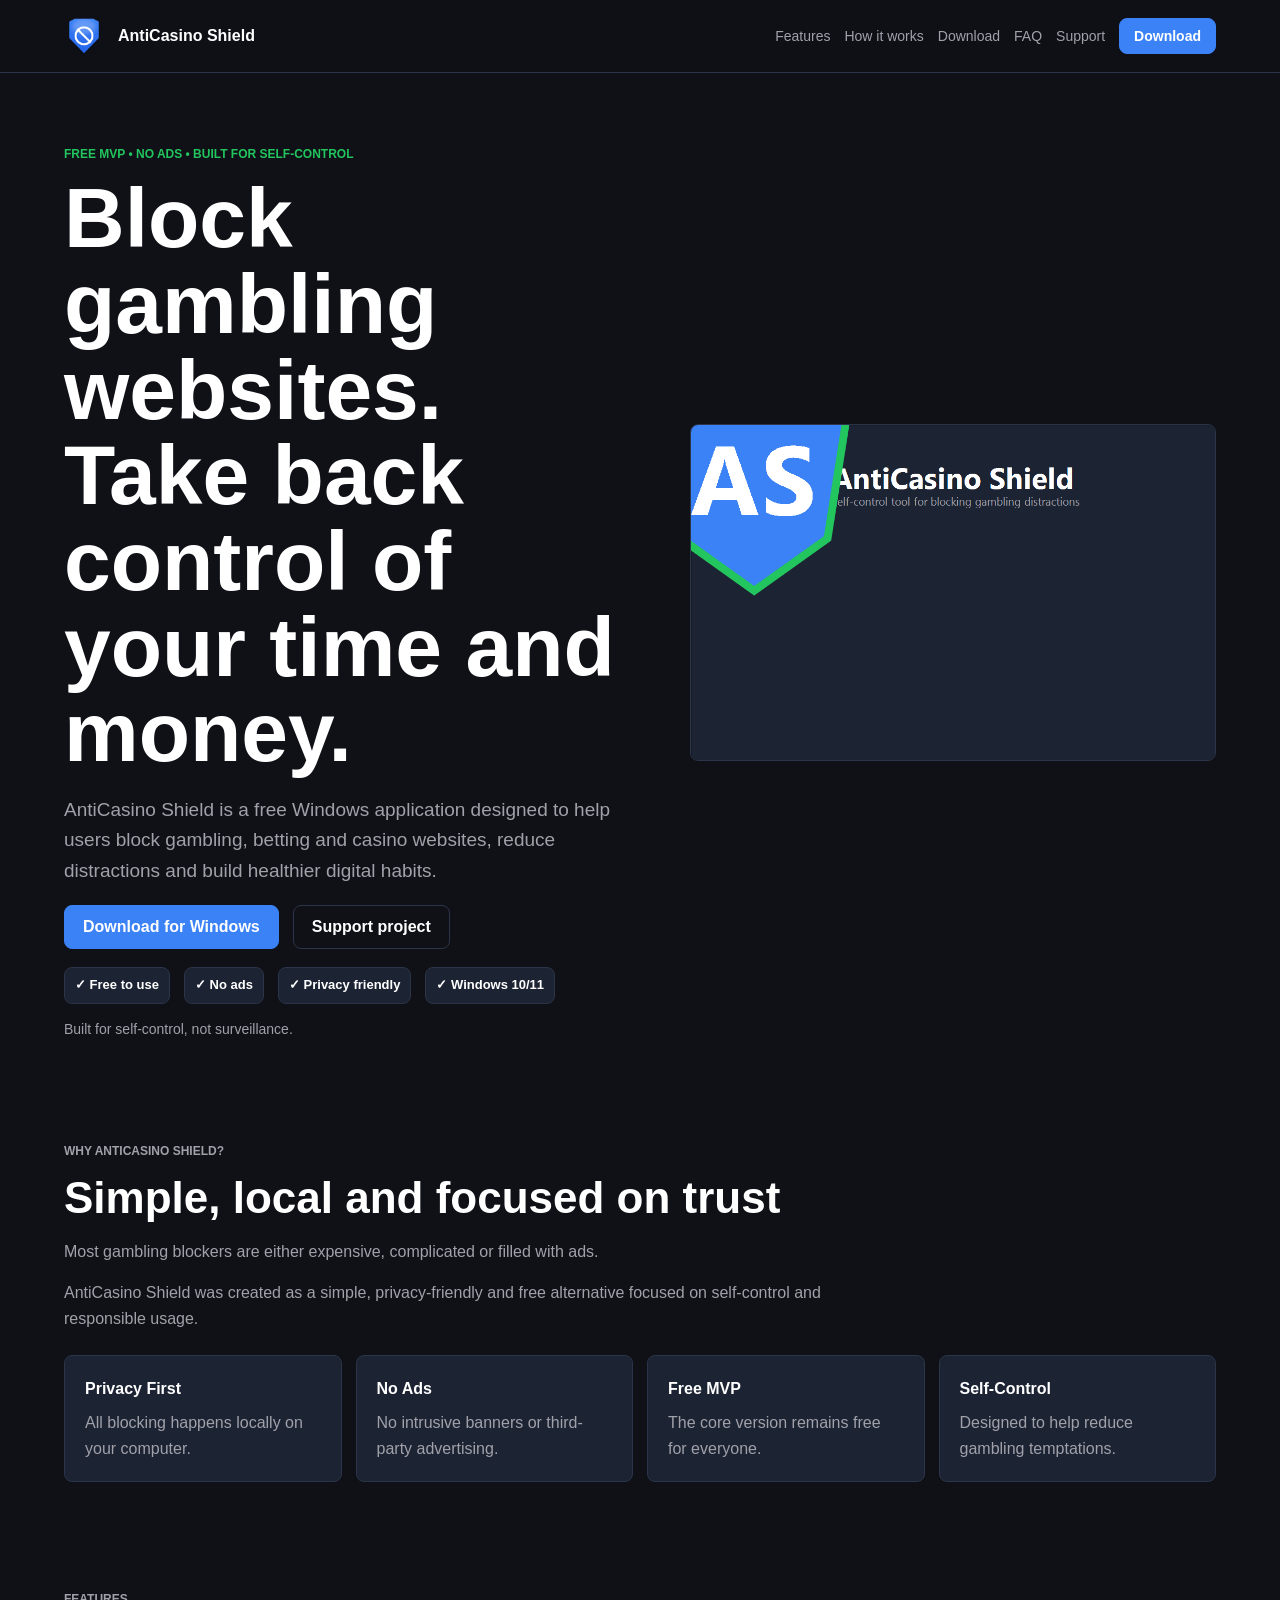
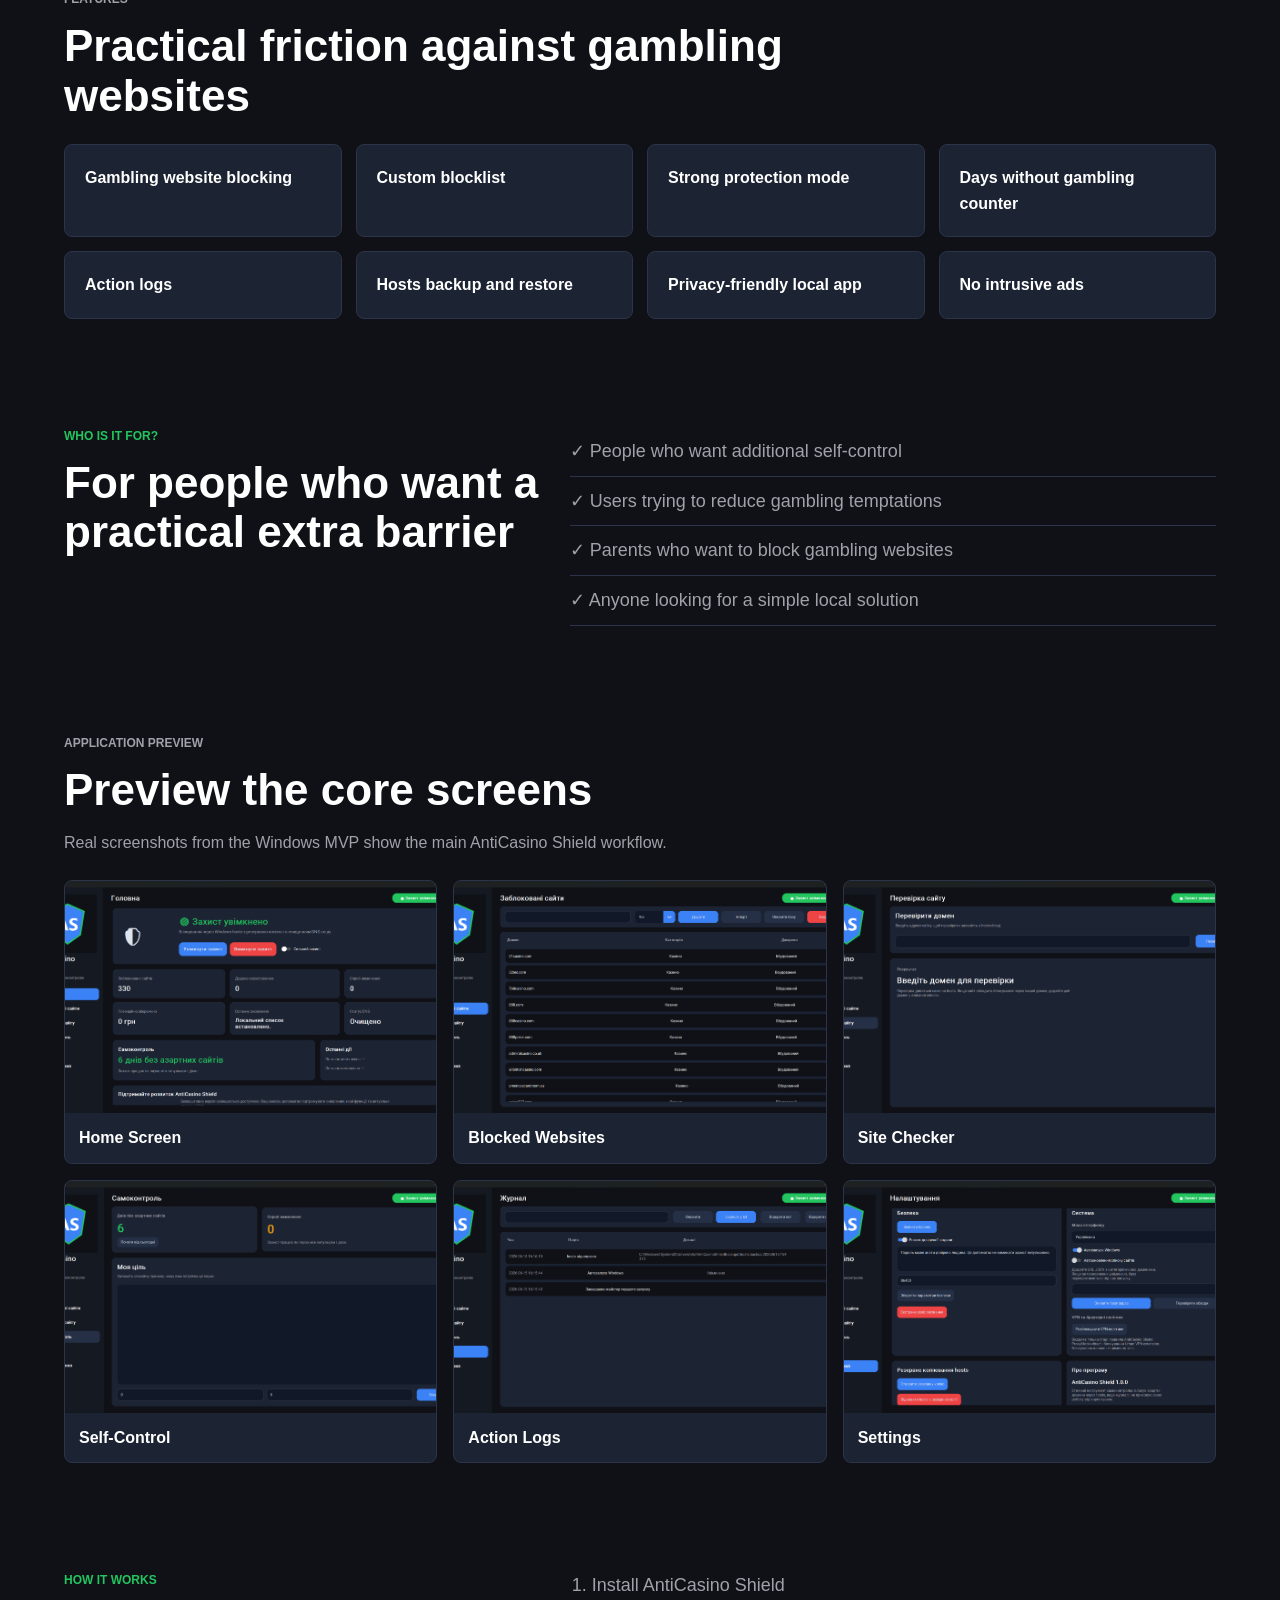
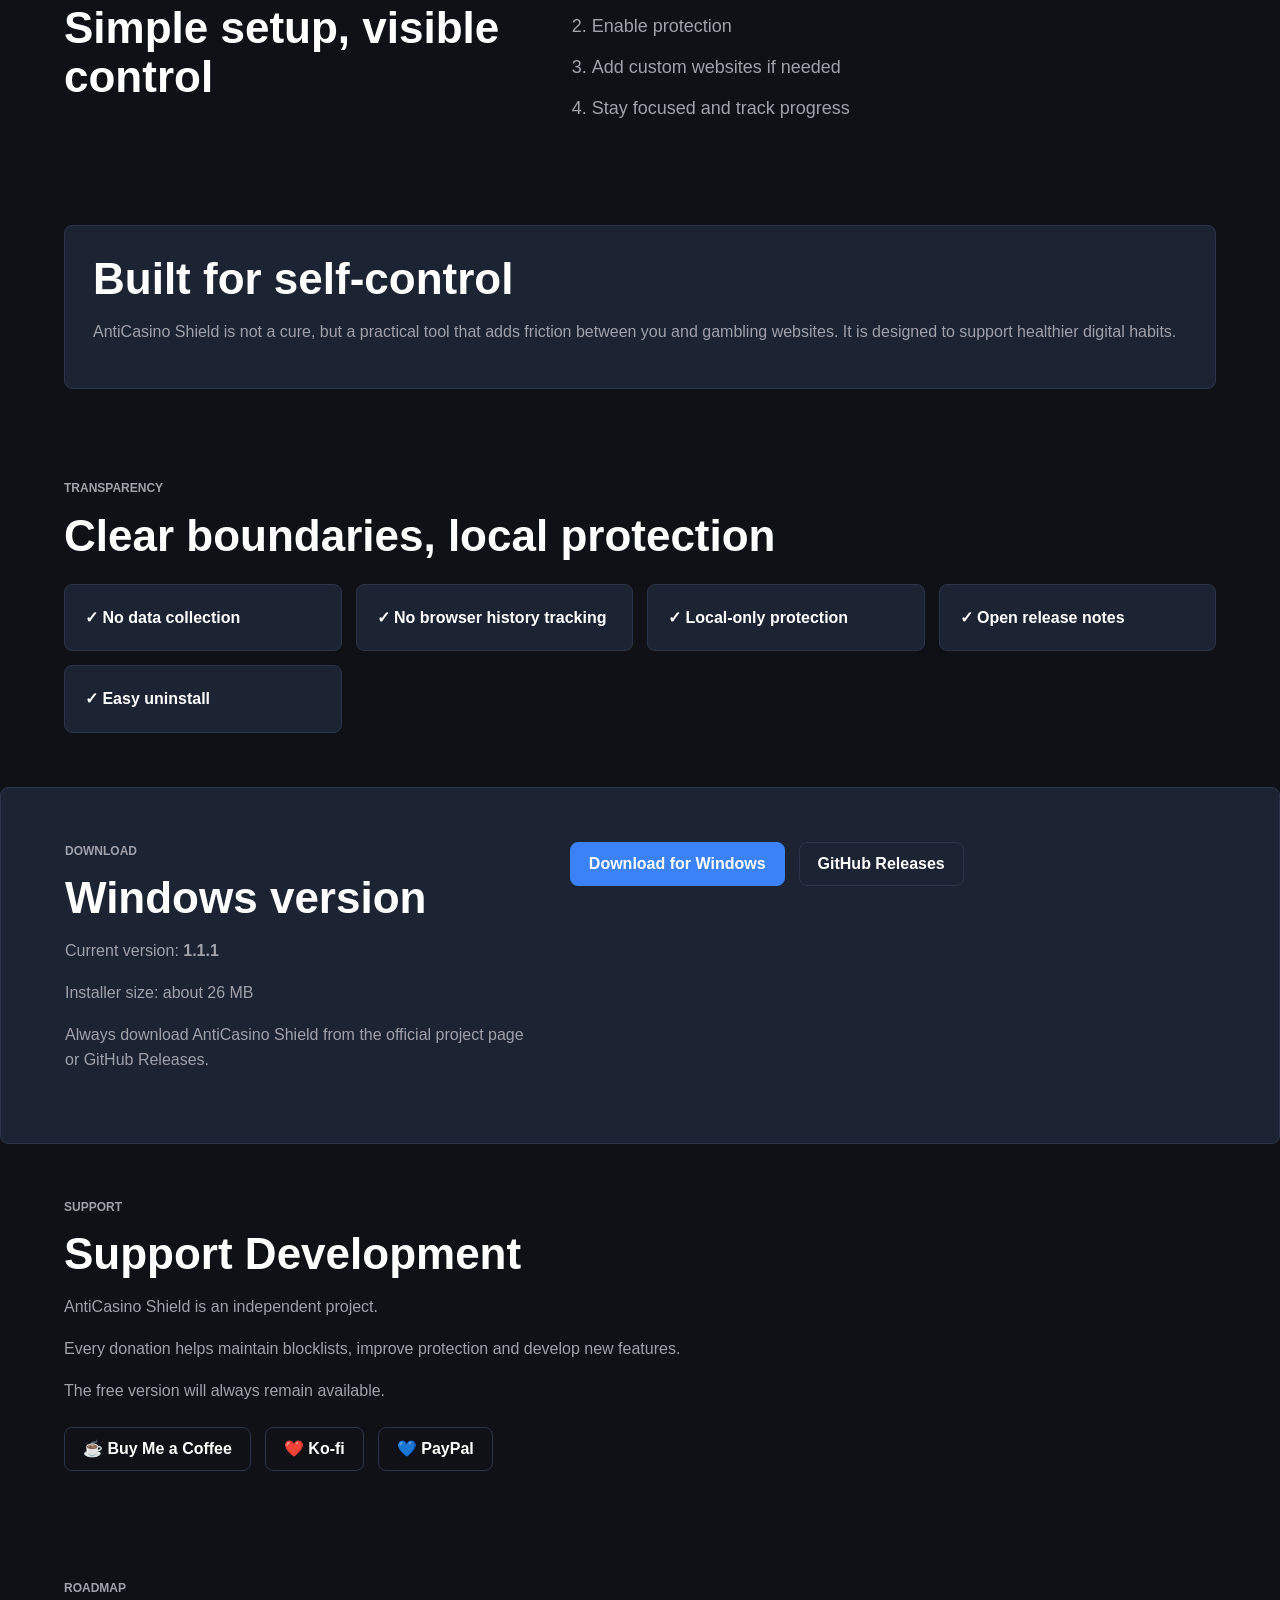
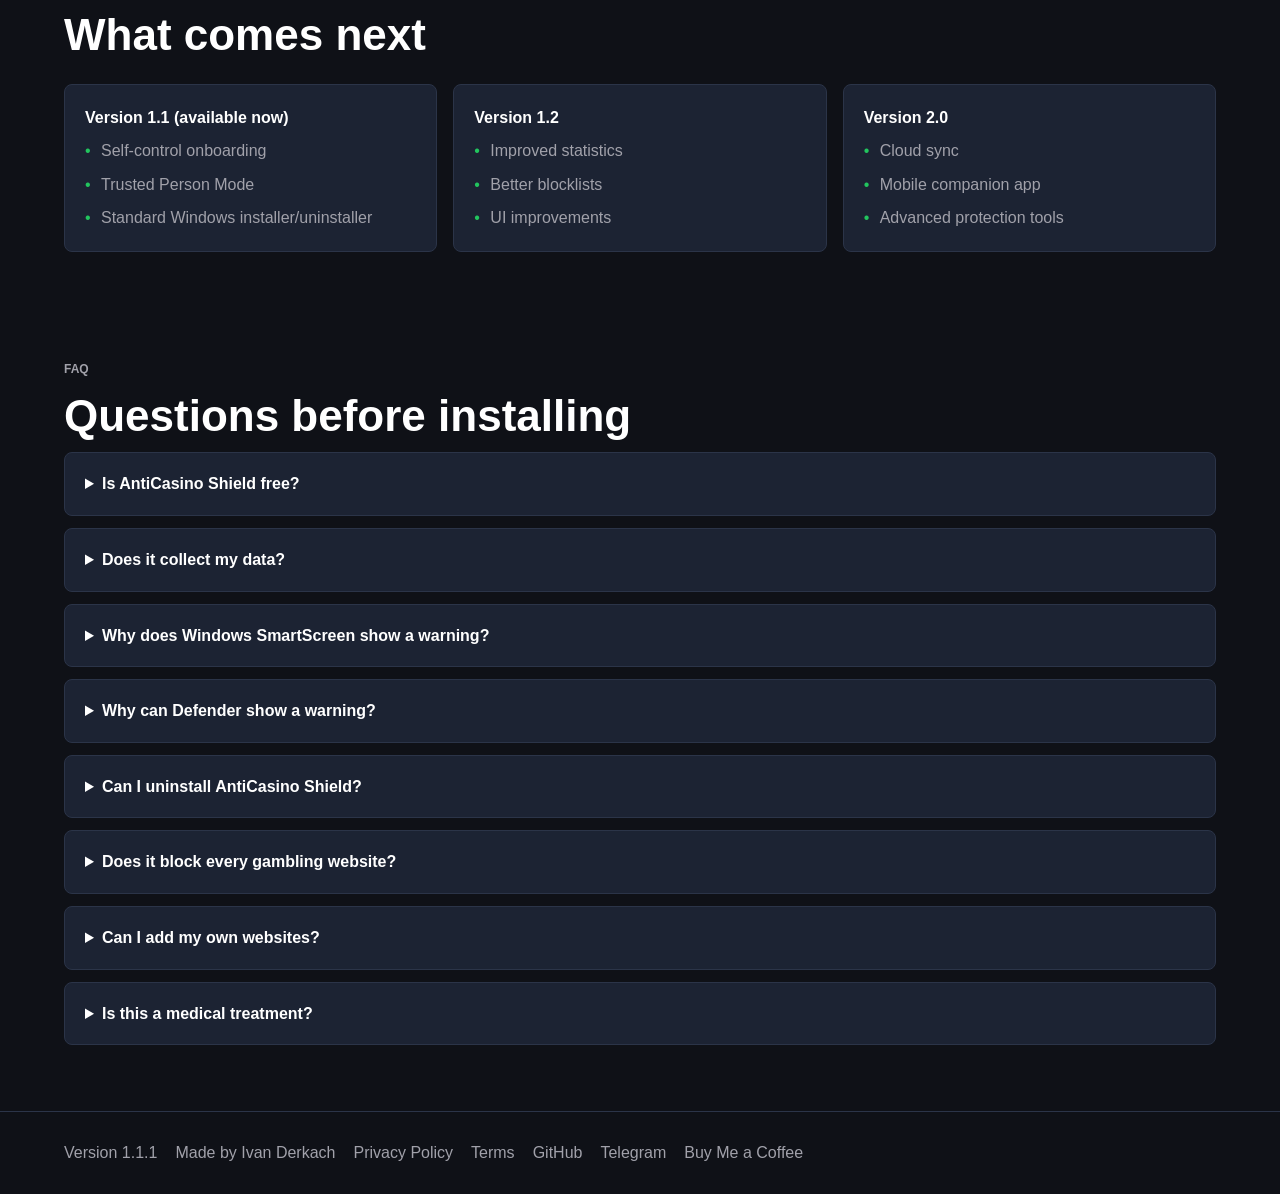
==== landing/index.html @ fbd87321 "Public release repo: docs, landing page, and legal documents only No application source code is publ" ====
<!doctype html>
<html lang="en">
<head>
  <meta charset="utf-8">
  <meta name="viewport" content="width=device-width, initial-scale=1">
  <title>AntiCasino Shield - Block gambling websites</title>
  <meta name="description" content="AntiCasino Shield is a free Windows app that helps users block gambling, betting and casino websites, reduce distractions and build healthier digital habits.">
  <meta name="theme-color" content="#0F1117">
  <link rel="canonical" href="https://anticasinoshield.com/">
  <meta property="og:title" content="AntiCasino Shield - Block gambling websites">
  <meta property="og:description" content="A free Windows self-control app for blocking gambling, betting and casino websites. No ads, privacy friendly, built for self-control.">
  <meta property="og:image" content="https://anticasinoshield.com/assets/banner.png">
  <meta property="og:type" content="website">
  <meta property="og:url" content="https://anticasinoshield.com/">
  <meta name="twitter:card" content="summary_large_image">
  <meta name="twitter:title" content="AntiCasino Shield - Block gambling websites">
  <meta name="twitter:description" content="Free Windows self-control app for blocking gambling, betting and casino websites.">
  <meta name="twitter:image" content="https://anticasinoshield.com/assets/banner.png">
  <link rel="icon" href="assets/favicon.ico">
  <link rel="stylesheet" href="styles.css">
</head>
<body>
  <header class="site-header">
    <a class="brand" href="#top" aria-label="AntiCasino Shield home">
      <img src="assets/logo.png" alt="" width="40" height="40">
      <span>AntiCasino Shield</span>
    </a>
    <button class="nav-toggle" type="button" aria-label="Toggle navigation">Menu</button>
    <nav class="nav">
      <a href="#features">Features</a>
      <a href="#how">How it works</a>
      <a href="#download">Download</a>
      <a href="#faq">FAQ</a>
      <a href="#support">Support</a>
      <a class="button small" href="#download">Download</a>
    </nav>
  </header>

  <main id="top">
    <section class="hero">
      <div class="hero-copy">
        <p class="eyebrow">Free MVP • No ads • Built for self-control</p>
        <h1>Block gambling websites.<br>Take back control of your time and money.</h1>
        <p class="subtitle">AntiCasino Shield is a free Windows application designed to help users block gambling, betting and casino websites, reduce distractions and build healthier digital habits.</p>
        <div class="actions">
          <a class="button js-download-link" href="https://github.com/IvanDerkach/AntiCasino-Shield/releases/download/v1.1.1/AntiCasinoShield_Setup_v1.1.1.exe">Download for Windows</a>
          <a class="button secondary" href="#support">Support project</a>
        </div>
        <div class="trust-badges" aria-label="Product trust badges">
          <span>✓ Free to use</span>
          <span>✓ No ads</span>
          <span>✓ Privacy friendly</span>
          <span>✓ Windows 10/11</span>
        </div>
        <p class="trust-note">Built for self-control, not surveillance.</p>
      </div>
      <div class="hero-media">
        <img src="assets/app-screenshot.png" alt="AntiCasino Shield application preview">
      </div>
    </section>

    <section id="why" class="section">
      <div class="section-heading">
        <p class="eyebrow">Why AntiCasino Shield?</p>
        <h2>Simple, local and focused on trust</h2>
        <p>Most gambling blockers are either expensive, complicated or filled with ads.</p>
        <p>AntiCasino Shield was created as a simple, privacy-friendly and free alternative focused on self-control and responsible usage.</p>
      </div>
      <div class="grid">
        <article><strong>Privacy First</strong><span>All blocking happens locally on your computer.</span></article>
        <article><strong>No Ads</strong><span>No intrusive banners or third-party advertising.</span></article>
        <article><strong>Free MVP</strong><span>The core version remains free for everyone.</span></article>
        <article><strong>Self-Control</strong><span>Designed to help reduce gambling temptations.</span></article>
      </div>
    </section>

    <section id="features" class="section">
      <div class="section-heading">
        <p class="eyebrow">Features</p>
        <h2>Practical friction against gambling websites</h2>
      </div>
      <div class="grid">
        <article>Gambling website blocking</article>
        <article>Custom blocklist</article>
        <article>Strong protection mode</article>
        <article>Days without gambling counter</article>
        <article>Action logs</article>
        <article>Hosts backup and restore</article>
        <article>Privacy-friendly local app</article>
        <article>No intrusive ads</article>
      </div>
    </section>

    <section id="who" class="section split">
      <div>
        <p class="eyebrow">Who is it for?</p>
        <h2>For people who want a practical extra barrier</h2>
      </div>
      <ul class="check-list">
        <li>✓ People who want additional self-control</li>
        <li>✓ Users trying to reduce gambling temptations</li>
        <li>✓ Parents who want to block gambling websites</li>
        <li>✓ Anyone looking for a simple local solution</li>
      </ul>
    </section>

    <section id="screenshots" class="section">
      <div class="section-heading">
        <p class="eyebrow">Application Preview</p>
        <h2>Preview the core screens</h2>
        <p>Real screenshots from the Windows MVP show the main AntiCasino Shield workflow.</p>
      </div>
      <div class="screenshots-grid">
        <figure><img src="assets/screenshot-home.png" alt="Home screen preview"><figcaption>Home Screen</figcaption></figure>
        <figure><img src="assets/screenshot-blocked-websites.png" alt="Blocked websites preview"><figcaption>Blocked Websites</figcaption></figure>
        <figure><img src="assets/screenshot-site-checker.png" alt="Site checker preview"><figcaption>Site Checker</figcaption></figure>
        <figure><img src="assets/screenshot-self-control.png" alt="Self-control preview"><figcaption>Self-Control</figcaption></figure>
        <figure><img src="assets/screenshot-logs.png" alt="Action logs preview"><figcaption>Action Logs</figcaption></figure>
        <figure><img src="assets/screenshot-settings.png" alt="Settings preview"><figcaption>Settings</figcaption></figure>
      </div>
    </section>

    <section id="how" class="section split">
      <div>
        <p class="eyebrow">How it works</p>
        <h2>Simple setup, visible control</h2>
      </div>
      <ol class="steps">
        <li>Install AntiCasino Shield</li>
        <li>Enable protection</li>
        <li>Add custom websites if needed</li>
        <li>Stay focused and track progress</li>
      </ol>
    </section>

    <section class="section callout">
      <h2>Built for self-control</h2>
      <p>AntiCasino Shield is not a cure, but a practical tool that adds friction between you and gambling websites. It is designed to support healthier digital habits.</p>
    </section>

    <section id="transparency" class="section">
      <div class="section-heading">
        <p class="eyebrow">Transparency</p>
        <h2>Clear boundaries, local protection</h2>
      </div>
      <div class="grid">
        <article>✓ No data collection</article>
        <article>✓ No browser history tracking</article>
        <article>✓ Local-only protection</article>
        <article>✓ Open release notes</article>
        <article>✓ Easy uninstall</article>
      </div>
    </section>

    <section id="download" class="section download">
      <div>
        <p class="eyebrow">Download</p>
        <h2>Windows version</h2>
        <p>Current version: <strong>1.1.1</strong></p>
        <p>Installer size: about 26 MB</p>
        <p class="download-note">Always download AntiCasino Shield from the official project page or GitHub Releases.</p>
      </div>
      <div class="actions">
        <a class="button js-download-link" href="https://github.com/IvanDerkach/AntiCasino-Shield/releases">Download for Windows</a>
        <a class="button secondary js-github-releases-link" href="https://github.com/IvanDerkach/AntiCasino-Shield/releases">GitHub Releases</a>
      </div>
    </section>

    <section id="support" class="section">
      <div class="section-heading">
        <p class="eyebrow">Support</p>
        <h2>Support Development</h2>
        <p>AntiCasino Shield is an independent project.</p>
        <p>Every donation helps maintain blocklists, improve protection and develop new features.</p>
        <p>The free version will always remain available.</p>
      </div>
      <div class="support-links">
        <a class="button secondary js-bmac-link" href="https://buymeacoffee.com/ivanderkach">☕ Buy Me a Coffee</a>
        <a class="button secondary js-kofi-link" href="https://ko-fi.com/ivanderkach">❤️ Ko-fi</a>
        <a class="button secondary js-paypal-link" href="https://paypal.me/ivanderkach">💙 PayPal</a>
      </div>
    </section>

    <section id="roadmap" class="section">
      <div class="section-heading">
        <p class="eyebrow">Roadmap</p>
        <h2>What comes next</h2>
      </div>
      <div class="roadmap-grid">
        <article><strong>Version 1.1 (available now)</strong><span>Self-control onboarding</span><span>Trusted Person Mode</span><span>Standard Windows installer/uninstaller</span></article>
        <article><strong>Version 1.2</strong><span>Improved statistics</span><span>Better blocklists</span><span>UI improvements</span></article>
        <article><strong>Version 2.0</strong><span>Cloud sync</span><span>Mobile companion app</span><span>Advanced protection tools</span></article>
      </div>
    </section>

    <section id="faq" class="section faq">
      <p class="eyebrow">FAQ</p>
      <h2>Questions before installing</h2>
      <details><summary>Is AntiCasino Shield free?</summary><p>Yes. The MVP is free, and support is voluntary.</p></details>
      <details><summary>Does it collect my data?</summary><p>No. The app works locally and does not send browser history or personal data to a server.</p></details>
      <details><summary>Why does Windows SmartScreen show a warning?</summary><p>AntiCasino Shield is a new application and may not yet have a digital code signature. Always download it from the official project page.</p></details>
      <details><summary>Why can Defender show a warning?</summary><p>New unsigned Windows applications may trigger extra caution from Defender or SmartScreen. This does not automatically mean the file is unsafe, but you should only download it from the official project page or GitHub Releases.</p></details>
      <details><summary>Can I uninstall AntiCasino Shield?</summary><p>Yes. You can remove the application and restore the hosts file at any time.</p></details>
      <details><summary>Does it block every gambling website?</summary><p>No blocker can guarantee 100% coverage. You can add your own websites to the custom blocklist.</p></details>
      <details><summary>Can I add my own websites?</summary><p>Yes. Use the custom blocklist inside the app.</p></details>
      <details><summary>Is this a medical treatment?</summary><p>AntiCasino Shield is not medical or psychological treatment. If gambling is seriously affecting your life, consider contacting professional support services in your country.</p></details>
    </section>
  </main>

  <footer class="footer">
    <span>Version 1.1.1</span>
    <span>Made by Ivan Derkach</span>
    <a href="privacy.html">Privacy Policy</a>
    <a href="terms.html">Terms</a>
    <a class="js-github-link" href="https://github.com/IvanDerkach/AntiCasino-Shield">GitHub</a>
    <a class="js-telegram-link" href="https://t.me/AntiCasinoShield">Telegram</a>
    <a class="js-bmac-link" href="https://buymeacoffee.com/ivanderkach">Buy Me a Coffee</a>
  </footer>

  <script src="script.js"></script>
</body>
</html>
---- landing/styles.css ----
:root {
  --bg: #0F1117;
  --sidebar: #151922;
  --card: #1C2333;
  --blue: #3B82F6;
  --green: #22C55E;
  --red: #EF4444;
  --text: #FFFFFF;
  --muted: #A1A1AA;
  --line: #2B3448;
}

* { box-sizing: border-box; }
html { scroll-behavior: smooth; }
body {
  margin: 0;
  font-family: Inter, Segoe UI, Arial, sans-serif;
  background: var(--bg);
  color: var(--text);
  line-height: 1.6;
}
a { color: inherit; text-decoration: none; }

.site-header {
  position: sticky;
  top: 0;
  z-index: 10;
  display: flex;
  align-items: center;
  justify-content: space-between;
  padding: 16px clamp(20px, 5vw, 72px);
  background: rgba(15, 17, 23, 0.92);
  border-bottom: 1px solid var(--line);
}
.brand, .nav, .actions, .support-links, .trust-badges {
  display: flex;
  align-items: center;
  gap: 14px;
}
.brand span { font-weight: 800; }
.brand img { border-radius: 8px; }
.nav a { color: var(--muted); font-size: 14px; }
.nav a:hover { color: var(--text); }
.nav-toggle { display: none; }

.button {
  display: inline-flex;
  align-items: center;
  justify-content: center;
  min-height: 44px;
  padding: 0 18px;
  border-radius: 8px;
  background: var(--blue);
  color: white;
  font-weight: 700;
  border: 1px solid var(--blue);
}
.button.secondary {
  background: transparent;
  border-color: var(--line);
  color: var(--text);
}
.button.small { min-height: 36px; padding: 0 14px; color: white; }

.hero {
  display: grid;
  grid-template-columns: minmax(0, 1fr) minmax(320px, 0.9fr);
  gap: 42px;
  align-items: center;
  padding: 72px clamp(20px, 5vw, 72px) 48px;
}
.hero h1 {
  max-width: 760px;
  margin: 0;
  font-size: clamp(44px, 7vw, 84px);
  line-height: 1.02;
  letter-spacing: 0;
}
.subtitle {
  max-width: 690px;
  color: var(--muted);
  font-size: 19px;
}
.trust-badges {
  flex-wrap: wrap;
  margin-top: 18px;
}
.trust-badges span {
  color: var(--text);
  background: var(--card);
  border: 1px solid var(--line);
  border-radius: 8px;
  padding: 7px 10px;
  font-size: 13px;
  font-weight: 700;
}
.trust-note {
  color: var(--muted);
  margin: 14px 0 0;
  font-size: 14px;
}
.eyebrow {
  margin: 0 0 12px;
  color: var(--green);
  font-weight: 800;
  text-transform: uppercase;
  font-size: 12px;
}
.hero-media img, .callout, .download, article, details {
  border: 1px solid var(--line);
  background: var(--card);
  border-radius: 8px;
}
.hero-media img { width: 100%; display: block; }

.section { padding: 54px clamp(20px, 5vw, 72px); }
.section-heading { max-width: 760px; margin-bottom: 24px; }
h2 { margin: 0 0 12px; font-size: clamp(28px, 4vw, 44px); line-height: 1.12; }
.grid {
  display: grid;
  grid-template-columns: repeat(4, minmax(0, 1fr));
  gap: 14px;
}
article {
  padding: 20px;
  color: var(--text);
  font-weight: 700;
}
article span {
  display: block;
  margin-top: 8px;
  color: var(--muted);
  font-weight: 500;
}
.split, .download {
  display: grid;
  grid-template-columns: 0.85fr 1.15fr;
  gap: 28px;
  align-items: start;
}
.steps {
  margin: 0;
  padding-left: 22px;
  color: var(--muted);
  font-size: 18px;
}
.steps li { margin-bottom: 12px; }
.check-list {
  margin: 0;
  padding: 0;
  list-style: none;
  color: var(--muted);
  font-size: 18px;
}
.check-list li {
  padding: 10px 0;
  border-bottom: 1px solid var(--line);
}
.screenshots-grid, .roadmap-grid {
  display: grid;
  grid-template-columns: repeat(3, minmax(0, 1fr));
  gap: 16px;
}
.screenshots-grid figure {
  margin: 0;
  border: 1px solid var(--line);
  background: var(--card);
  border-radius: 8px;
  overflow: hidden;
}
.screenshots-grid img {
  display: block;
  width: 100%;
  aspect-ratio: 16 / 10;
  object-fit: cover;
}
.screenshots-grid figcaption {
  padding: 12px 14px;
  color: var(--text);
  font-weight: 800;
}
.roadmap-grid {
  grid-template-columns: repeat(3, minmax(0, 1fr));
}
.roadmap-grid article span {
  padding-left: 16px;
  position: relative;
}
.roadmap-grid article span::before {
  content: "•";
  position: absolute;
  left: 0;
  color: var(--green);
}
.callout { margin: 36px clamp(20px, 5vw, 72px); padding: 28px; }
.callout p, .section-heading p, .download p, .download-note { color: var(--muted); }
.support-links { flex-wrap: wrap; }
.faq details { padding: 18px 20px; margin-bottom: 12px; }
.faq summary { cursor: pointer; font-weight: 800; }
.faq p { color: var(--muted); }
.footer {
  display: flex;
  flex-wrap: wrap;
  gap: 18px;
  padding: 28px clamp(20px, 5vw, 72px);
  border-top: 1px solid var(--line);
  color: var(--muted);
}

.legal {
  max-width: 880px;
  margin: 0 auto;
  padding: 56px 20px;
}
.legal p, .legal li { color: var(--muted); }

@media (max-width: 900px) {
  .nav {
    display: none;
    position: absolute;
    left: 20px;
    right: 20px;
    top: 72px;
    flex-direction: column;
    align-items: stretch;
    padding: 18px;
    background: var(--sidebar);
    border: 1px solid var(--line);
    border-radius: 8px;
  }
  .nav.open { display: flex; }
  .nav-toggle {
    display: inline-flex;
    background: var(--card);
    border: 1px solid var(--line);
    color: var(--text);
    border-radius: 8px;
    min-height: 38px;
    padding: 0 12px;
  }
  .hero, .split, .download { grid-template-columns: 1fr; }
  .grid { grid-template-columns: repeat(2, minmax(0, 1fr)); }
  .screenshots-grid, .roadmap-grid { grid-template-columns: repeat(2, minmax(0, 1fr)); }
}

@media (max-width: 560px) {
  .grid, .screenshots-grid, .roadmap-grid { grid-template-columns: 1fr; }
  .actions { flex-direction: column; align-items: stretch; }
  .trust-badges { align-items: stretch; }
  .trust-badges span { width: 100%; }
}
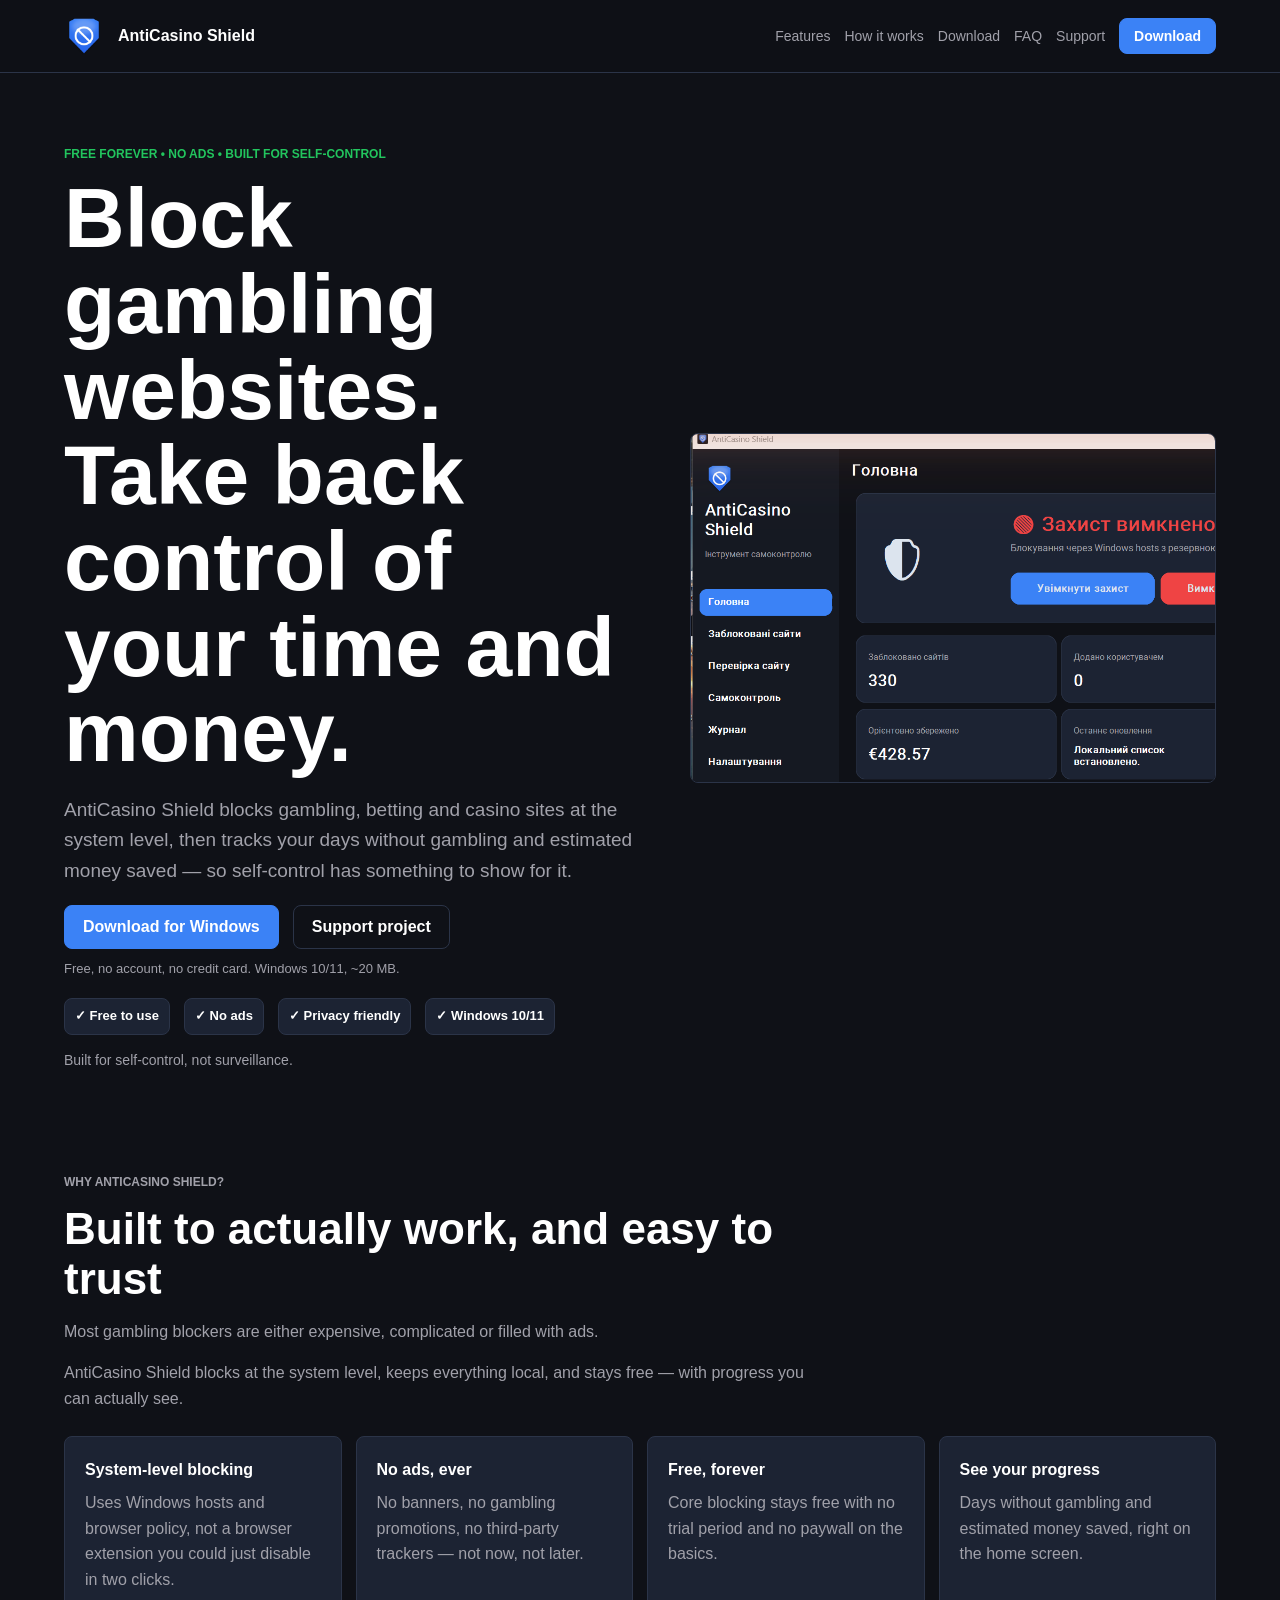
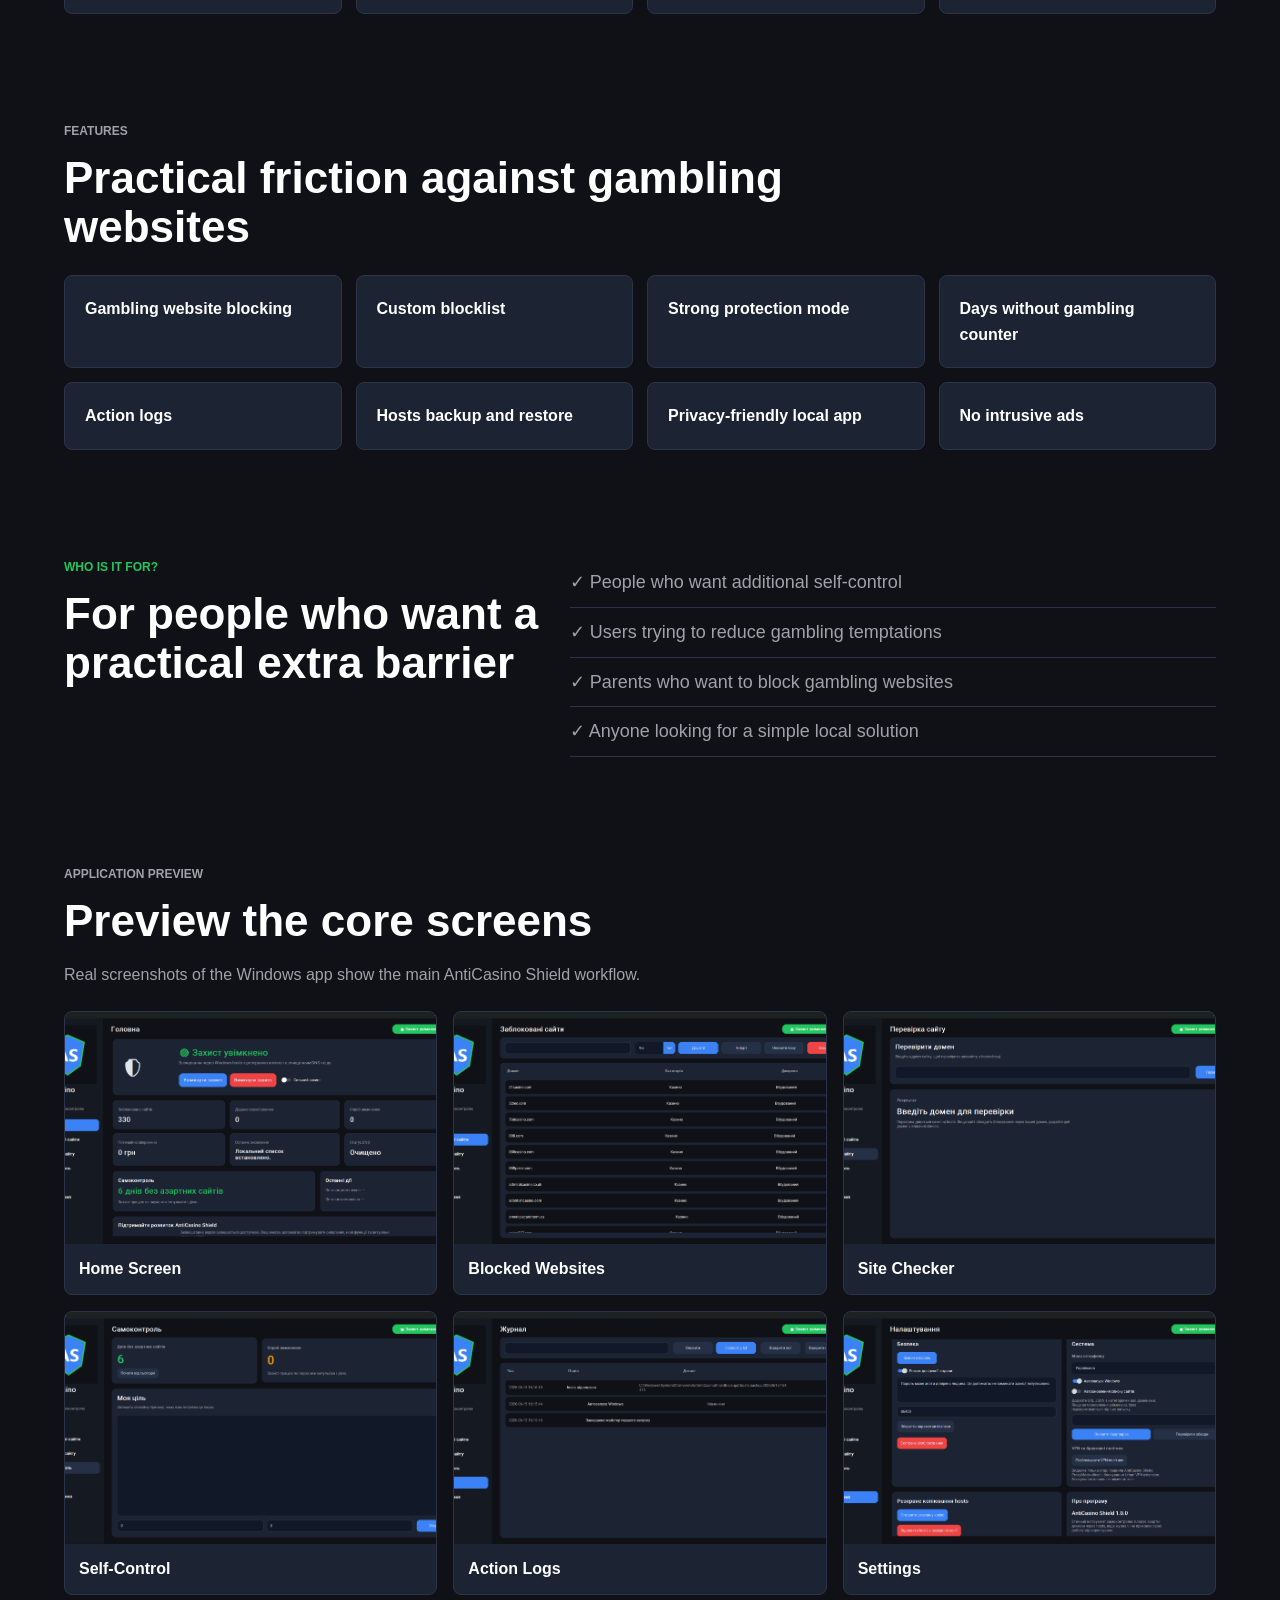
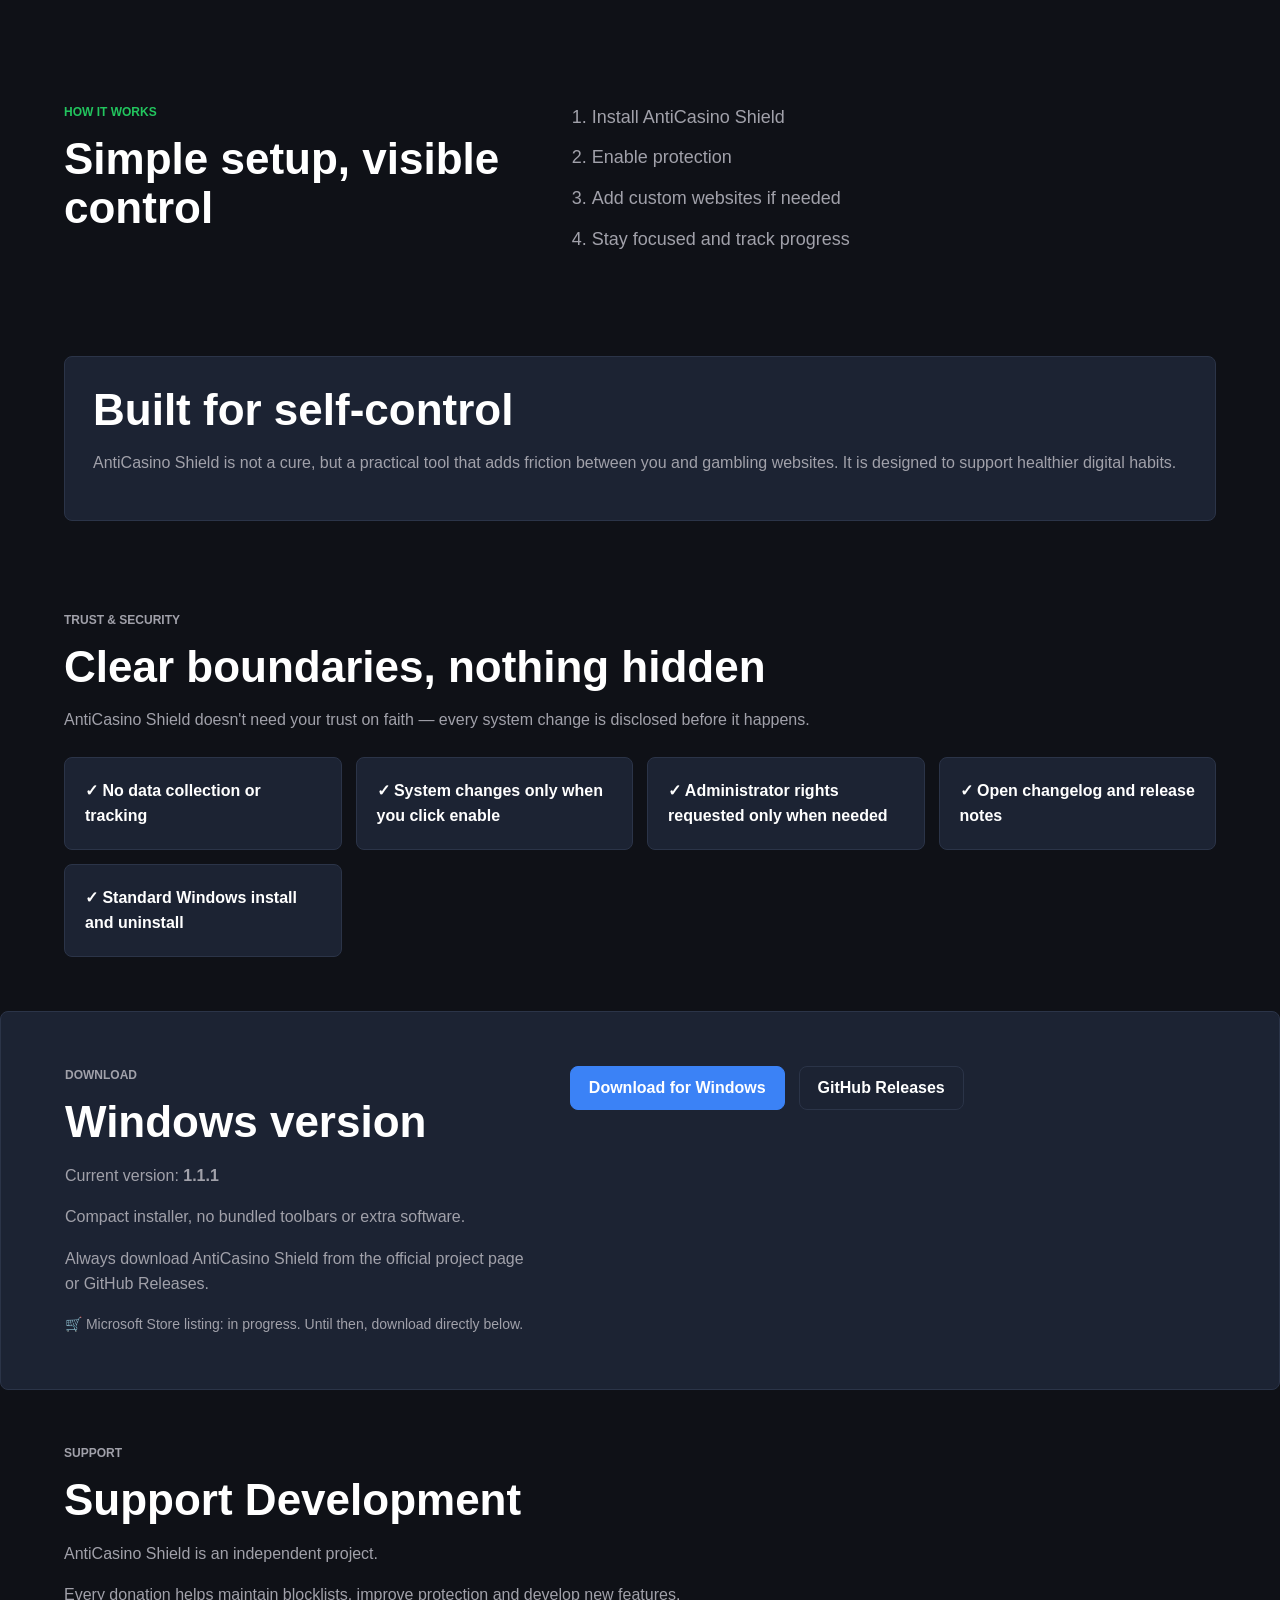
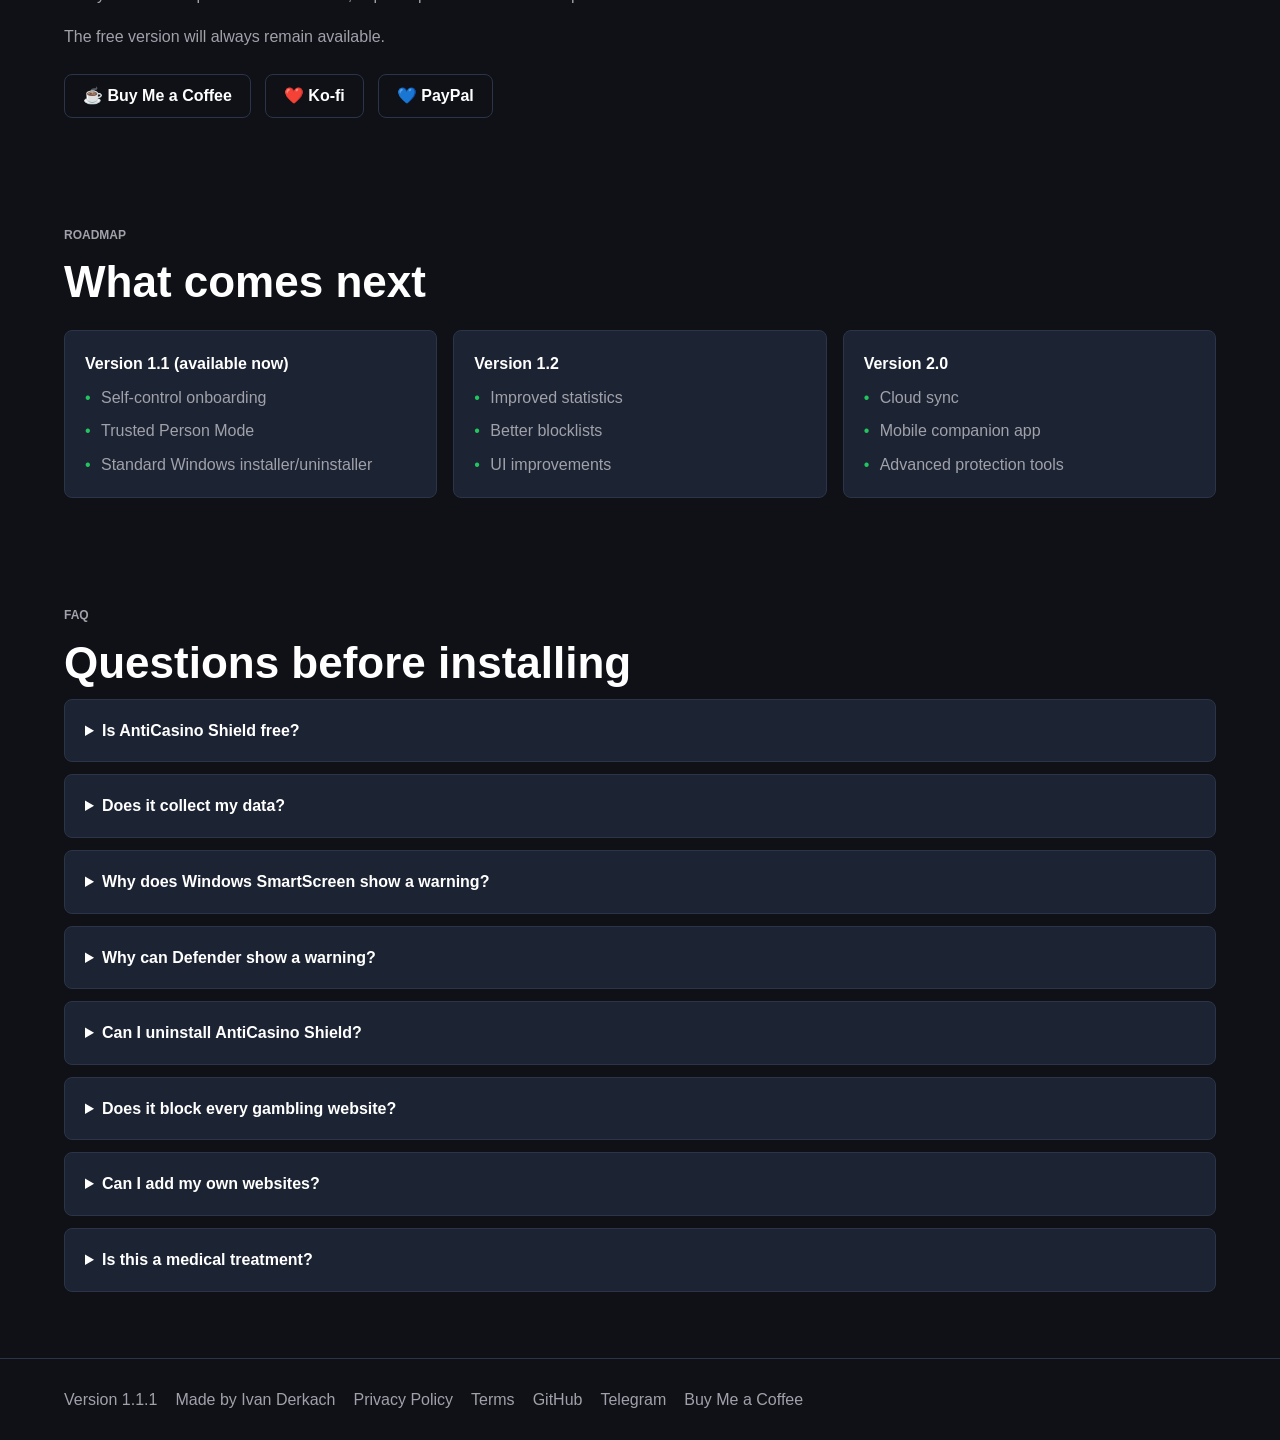
==== commit f8b78b68: "Improve landing page: hero, trust section, SEO, copy cleanup" ====
--- a/landing/index.html
+++ b/landing/index.html
@@ -3,21 +3,32 @@
 <head>
   <meta charset="utf-8">
   <meta name="viewport" content="width=device-width, initial-scale=1">
-  <title>AntiCasino Shield - Block gambling websites</title>
-  <meta name="description" content="AntiCasino Shield is a free Windows app that helps users block gambling, betting and casino websites, reduce distractions and build healthier digital habits.">
+  <title>AntiCasino Shield — Block Gambling Websites on Windows</title>
+  <meta name="description" content="Free Windows app that blocks gambling, casino and betting websites, tracks days without gambling and estimated savings, and never runs ads or hidden tracking. No account needed.">
   <meta name="theme-color" content="#0F1117">
   <link rel="canonical" href="https://anticasinoshield.com/">
-  <meta property="og:title" content="AntiCasino Shield - Block gambling websites">
+  <meta property="og:title" content="AntiCasino Shield — Block Gambling Websites on Windows">
   <meta property="og:description" content="A free Windows self-control app for blocking gambling, betting and casino websites. No ads, privacy friendly, built for self-control.">
   <meta property="og:image" content="https://anticasinoshield.com/assets/banner.png">
   <meta property="og:type" content="website">
   <meta property="og:url" content="https://anticasinoshield.com/">
   <meta name="twitter:card" content="summary_large_image">
-  <meta name="twitter:title" content="AntiCasino Shield - Block gambling websites">
+  <meta name="twitter:title" content="AntiCasino Shield — Block Gambling Websites on Windows">
   <meta name="twitter:description" content="Free Windows self-control app for blocking gambling, betting and casino websites.">
   <meta name="twitter:image" content="https://anticasinoshield.com/assets/banner.png">
   <link rel="icon" href="assets/favicon.ico">
   <link rel="stylesheet" href="styles.css">
+  <script type="application/ld+json">
+  {
+    "@context": "https://schema.org",
+    "@type": "SoftwareApplication",
+    "name": "AntiCasino Shield",
+    "operatingSystem": "Windows 10, Windows 11",
+    "applicationCategory": "SecurityApplication",
+    "offers": { "@type": "Offer", "price": "0", "priceCurrency": "USD" },
+    "description": "Free Windows app that blocks gambling, casino and betting websites and helps track progress toward reducing gambling."
+  }
+  </script>
 </head>
 <body>
   <header class="site-header">
@@ -39,13 +50,14 @@
   <main id="top">
     <section class="hero">
       <div class="hero-copy">
-        <p class="eyebrow">Free MVP • No ads • Built for self-control</p>
+        <p class="eyebrow">Free forever • No ads • Built for self-control</p>
         <h1>Block gambling websites.<br>Take back control of your time and money.</h1>
-        <p class="subtitle">AntiCasino Shield is a free Windows application designed to help users block gambling, betting and casino websites, reduce distractions and build healthier digital habits.</p>
+        <p class="subtitle">AntiCasino Shield blocks gambling, betting and casino sites at the system level, then tracks your days without gambling and estimated money saved — so self-control has something to show for it.</p>
         <div class="actions">
-          <a class="button js-download-link" href="https://github.com/IvanDerkach/AntiCasino-Shield/releases/download/v1.1.1/AntiCasinoShield_Setup_v1.1.1.exe">Download for Windows</a>
+          <a class="button js-download-link" href="https://github.com/S3rvr/AntiCasino-Shield/releases/download/v1.1.1/AntiCasinoShield_Setup_v1.1.1.exe">Download for Windows</a>
           <a class="button secondary" href="#support">Support project</a>
         </div>
+        <p class="cta-note">Free, no account, no credit card. Windows 10/11, ~20 MB.</p>
         <div class="trust-badges" aria-label="Product trust badges">
           <span>✓ Free to use</span>
           <span>✓ No ads</span>
@@ -55,22 +67,22 @@
         <p class="trust-note">Built for self-control, not surveillance.</p>
       </div>
       <div class="hero-media">
-        <img src="assets/app-screenshot.png" alt="AntiCasino Shield application preview">
+        <img src="assets/app-screenshot.png" alt="AntiCasino Shield home screen showing protection status, blocked site count and days without gambling">
       </div>
     </section>
 
     <section id="why" class="section">
       <div class="section-heading">
         <p class="eyebrow">Why AntiCasino Shield?</p>
-        <h2>Simple, local and focused on trust</h2>
+        <h2>Built to actually work, and easy to trust</h2>
         <p>Most gambling blockers are either expensive, complicated or filled with ads.</p>
-        <p>AntiCasino Shield was created as a simple, privacy-friendly and free alternative focused on self-control and responsible usage.</p>
+        <p>AntiCasino Shield blocks at the system level, keeps everything local, and stays free — with progress you can actually see.</p>
       </div>
       <div class="grid">
-        <article><strong>Privacy First</strong><span>All blocking happens locally on your computer.</span></article>
-        <article><strong>No Ads</strong><span>No intrusive banners or third-party advertising.</span></article>
-        <article><strong>Free MVP</strong><span>The core version remains free for everyone.</span></article>
-        <article><strong>Self-Control</strong><span>Designed to help reduce gambling temptations.</span></article>
+        <article><strong>System-level blocking</strong><span>Uses Windows hosts and browser policy, not a browser extension you could just disable in two clicks.</span></article>
+        <article><strong>No ads, ever</strong><span>No banners, no gambling promotions, no third-party trackers — not now, not later.</span></article>
+        <article><strong>Free, forever</strong><span>Core blocking stays free with no trial period and no paywall on the basics.</span></article>
+        <article><strong>See your progress</strong><span>Days without gambling and estimated money saved, right on the home screen.</span></article>
       </div>
     </section>
 
@@ -108,7 +120,7 @@
       <div class="section-heading">
         <p class="eyebrow">Application Preview</p>
         <h2>Preview the core screens</h2>
-        <p>Real screenshots from the Windows MVP show the main AntiCasino Shield workflow.</p>
+        <p>Real screenshots of the Windows app show the main AntiCasino Shield workflow.</p>
       </div>
       <div class="screenshots-grid">
         <figure><img src="assets/screenshot-home.png" alt="Home screen preview"><figcaption>Home Screen</figcaption></figure>
@@ -140,15 +152,16 @@
 
     <section id="transparency" class="section">
       <div class="section-heading">
-        <p class="eyebrow">Transparency</p>
-        <h2>Clear boundaries, local protection</h2>
+        <p class="eyebrow">Trust &amp; Security</p>
+        <h2>Clear boundaries, nothing hidden</h2>
+        <p>AntiCasino Shield doesn't need your trust on faith — every system change is disclosed before it happens.</p>
       </div>
       <div class="grid">
-        <article>✓ No data collection</article>
-        <article>✓ No browser history tracking</article>
-        <article>✓ Local-only protection</article>
-        <article>✓ Open release notes</article>
-        <article>✓ Easy uninstall</article>
+        <article>✓ No data collection or tracking</article>
+        <article>✓ System changes only when you click enable</article>
+        <article>✓ Administrator rights requested only when needed</article>
+        <article>✓ Open changelog and release notes</article>
+        <article>✓ Standard Windows install and uninstall</article>
       </div>
     </section>
 
@@ -157,12 +170,13 @@
         <p class="eyebrow">Download</p>
         <h2>Windows version</h2>
         <p>Current version: <strong>1.1.1</strong></p>
-        <p>Installer size: about 26 MB</p>
+        <p>Compact installer, no bundled toolbars or extra software.</p>
         <p class="download-note">Always download AntiCasino Shield from the official project page or GitHub Releases.</p>
+        <p class="store-note">🛒 Microsoft Store listing: in progress. Until then, download directly below.</p>
       </div>
       <div class="actions">
-        <a class="button js-download-link" href="https://github.com/IvanDerkach/AntiCasino-Shield/releases">Download for Windows</a>
-        <a class="button secondary js-github-releases-link" href="https://github.com/IvanDerkach/AntiCasino-Shield/releases">GitHub Releases</a>
+        <a class="button js-download-link" href="https://github.com/S3rvr/AntiCasino-Shield/releases">Download for Windows</a>
+        <a class="button secondary js-github-releases-link" href="https://github.com/S3rvr/AntiCasino-Shield/releases">GitHub Releases</a>
       </div>
     </section>
 
@@ -196,7 +210,7 @@
     <section id="faq" class="section faq">
       <p class="eyebrow">FAQ</p>
       <h2>Questions before installing</h2>
-      <details><summary>Is AntiCasino Shield free?</summary><p>Yes. The MVP is free, and support is voluntary.</p></details>
+      <details><summary>Is AntiCasino Shield free?</summary><p>Yes. Core blocking is free, and support is voluntary.</p></details>
       <details><summary>Does it collect my data?</summary><p>No. The app works locally and does not send browser history or personal data to a server.</p></details>
       <details><summary>Why does Windows SmartScreen show a warning?</summary><p>AntiCasino Shield is a new application and may not yet have a digital code signature. Always download it from the official project page.</p></details>
       <details><summary>Why can Defender show a warning?</summary><p>New unsigned Windows applications may trigger extra caution from Defender or SmartScreen. This does not automatically mean the file is unsafe, but you should only download it from the official project page or GitHub Releases.</p></details>
@@ -212,7 +226,7 @@
     <span>Made by Ivan Derkach</span>
     <a href="privacy.html">Privacy Policy</a>
     <a href="terms.html">Terms</a>
-    <a class="js-github-link" href="https://github.com/IvanDerkach/AntiCasino-Shield">GitHub</a>
+    <a class="js-github-link" href="https://github.com/S3rvr/AntiCasino-Shield">GitHub</a>
     <a class="js-telegram-link" href="https://t.me/AntiCasinoShield">Telegram</a>
     <a class="js-bmac-link" href="https://buymeacoffee.com/ivanderkach">Buy Me a Coffee</a>
   </footer>
--- a/landing/styles.css
+++ b/landing/styles.css
@@ -97,6 +97,16 @@
 .trust-note {
   color: var(--muted);
   margin: 14px 0 0;
+  font-size: 14px;
+}
+.cta-note {
+  color: var(--muted);
+  margin: 10px 0 0;
+  font-size: 13px;
+}
+.store-note {
+  color: var(--muted);
+  margin: 10px 0 0;
   font-size: 14px;
 }
 .eyebrow {
